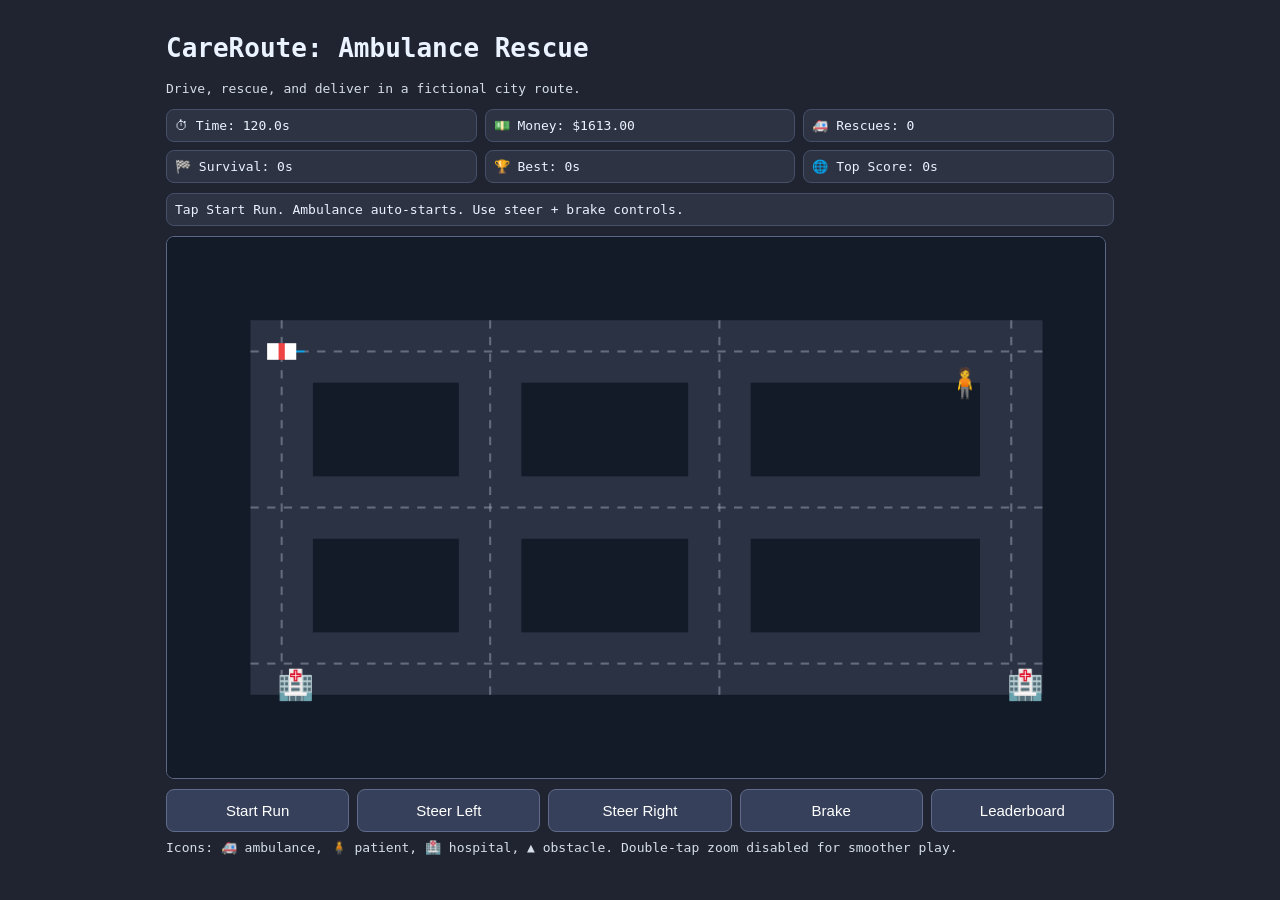
==== web/index.html @ 88d1aa74 "feat: mobile anti-zoom, auto-start engine, responsive canvas, and social leaderboard db" ====
<!doctype html>
<html>
<head>
  <meta charset="utf-8" />
  <meta name="viewport" content="width=device-width, initial-scale=1, maximum-scale=1, user-scalable=no, viewport-fit=cover" />
  <title>CareRoute Ambulance Rescue MVP</title>
  <link rel="stylesheet" href="style.css" />
</head>
<body>
  <div class="wrap">
    <h1>CareRoute: Ambulance Rescue</h1>
    <p class="subtitle">Drive, rescue, and deliver in a fictional city route.</p>

    <div class="hud">
      <div>⏱ Time: <span id="timeLeft">120</span>s</div>
      <div>💵 Money: $<span id="moneyLeft">1613.00</span></div>
      <div>🚑 Rescues: <span id="savedCount">0</span></div>
      <div>🏁 Survival: <span id="survivalTime">0</span>s</div>
      <div>🏆 Best: <span id="bestScore">0</span>s</div>
      <div>🌐 Top Score: <span id="topOnlineScore">0</span>s</div>
    </div>

    <div id="status" class="result">Tap Start Run. Ambulance auto-starts. Use steer + brake controls.</div>

    <canvas id="cityCanvas" width="900" height="520"></canvas>

    <div class="controls">
      <button id="startBtn">Start Run</button>
      <button id="leftBtn">Steer Left</button>
      <button id="rightBtn">Steer Right</button>
      <button id="brakeBtn">Brake</button>
      <button id="leaderboardBtn">Leaderboard</button>
    </div>

    <div id="leaderboardPanel" class="leaderboard hiddenPanel">
      <h3>Hackathon Leaderboard</h3>
      <p>Enter a name and submit your latest survival score.</p>
      <div class="leaderboard-form">
        <input id="playerNameInput" maxlength="24" placeholder="Your name" />
        <button id="submitScoreBtn">Submit Score</button>
        <button id="refreshBoardBtn">Refresh</button>
      </div>
      <div id="submitStatus" class="submitStatus"></div>
      <ol id="leaderboardList"></ol>
    </div>

    <div class="legend">Icons: 🚑 ambulance, 🧍 patient, 🏥 hospital, ▲ obstacle. Double-tap zoom disabled for smoother play.</div>
  </div>
  <script src="game.js"></script>
</body>
</html>
---- web/style.css ----
:root{--bg:#1f2430;--panel:#2d3342;--text:#eaf3ff;--line:#46506b}
*{box-sizing:border-box}body{margin:0;background:var(--bg);color:var(--text);font-family:monospace;-webkit-text-size-adjust:100%}
.wrap{max-width:980px;margin:0 auto;padding:16px}
.subtitle{opacity:.9}
.hud{display:grid;grid-template-columns:repeat(3,minmax(0,1fr));gap:8px;margin:10px 0}
.hud>div,.result{background:var(--panel);border:1px solid var(--line);padding:8px;border-radius:8px}
#cityCanvas{width:100%;height:auto;max-width:940px;aspect-ratio:900/520;border:1px solid #5d6888;border-radius:8px;background:#0f1420;display:block;margin-top:10px;touch-action:none}
.controls{display:grid;grid-template-columns:repeat(5,1fr);gap:8px;margin-top:10px}
button{padding:12px;border-radius:8px;border:1px solid #5f6b8a;background:#36405a;color:#fff;font-size:15px;touch-action:manipulation}
input{padding:10px;border-radius:8px;border:1px solid #5f6b8a;background:#141a27;color:#fff}
.legend{margin-top:8px;opacity:.9}
.leaderboard{margin-top:10px;background:var(--panel);border:1px solid var(--line);border-radius:8px;padding:10px}
.hiddenPanel{display:none}
.leaderboard-form{display:flex;gap:8px;flex-wrap:wrap;align-items:center}
#leaderboardList{margin:10px 0 0 18px;padding:0}
.submitStatus{opacity:.9;margin-top:6px;min-height:18px}
@media (max-width: 800px){
  .hud{grid-template-columns:repeat(2,minmax(0,1fr))}
  .controls{grid-template-columns:repeat(2,minmax(0,1fr))}
}
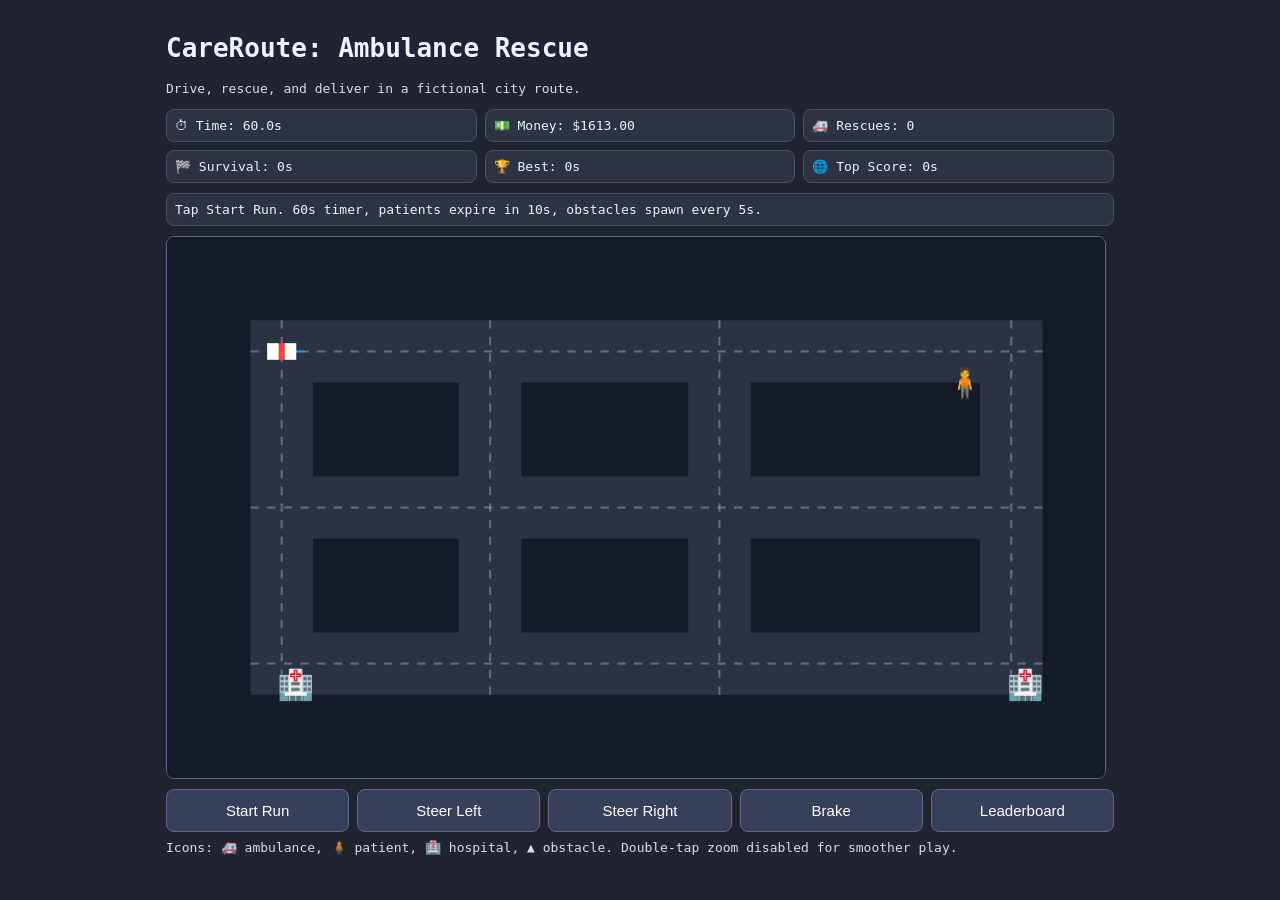
==== commit b81f5641: "feat: 60s runs, patient 10s timeout penalties, and fixed 5s obstacle spawn cadence" ====
--- a/web/index.html
+++ b/web/index.html
@@ -12,7 +12,7 @@
     <p class="subtitle">Drive, rescue, and deliver in a fictional city route.</p>
 
     <div class="hud">
-      <div>⏱ Time: <span id="timeLeft">120</span>s</div>
+      <div>⏱ Time: <span id="timeLeft">60</span>s</div>
       <div>💵 Money: $<span id="moneyLeft">1613.00</span></div>
       <div>🚑 Rescues: <span id="savedCount">0</span></div>
       <div>🏁 Survival: <span id="survivalTime">0</span>s</div>
@@ -20,7 +20,7 @@
       <div>🌐 Top Score: <span id="topOnlineScore">0</span>s</div>
     </div>
 
-    <div id="status" class="result">Tap Start Run. Ambulance auto-starts. Use steer + brake controls.</div>
+    <div id="status" class="result">Tap Start Run. 60s timer, patients expire in 10s, obstacles spawn every 5s.</div>
 
     <canvas id="cityCanvas" width="900" height="520"></canvas>
 
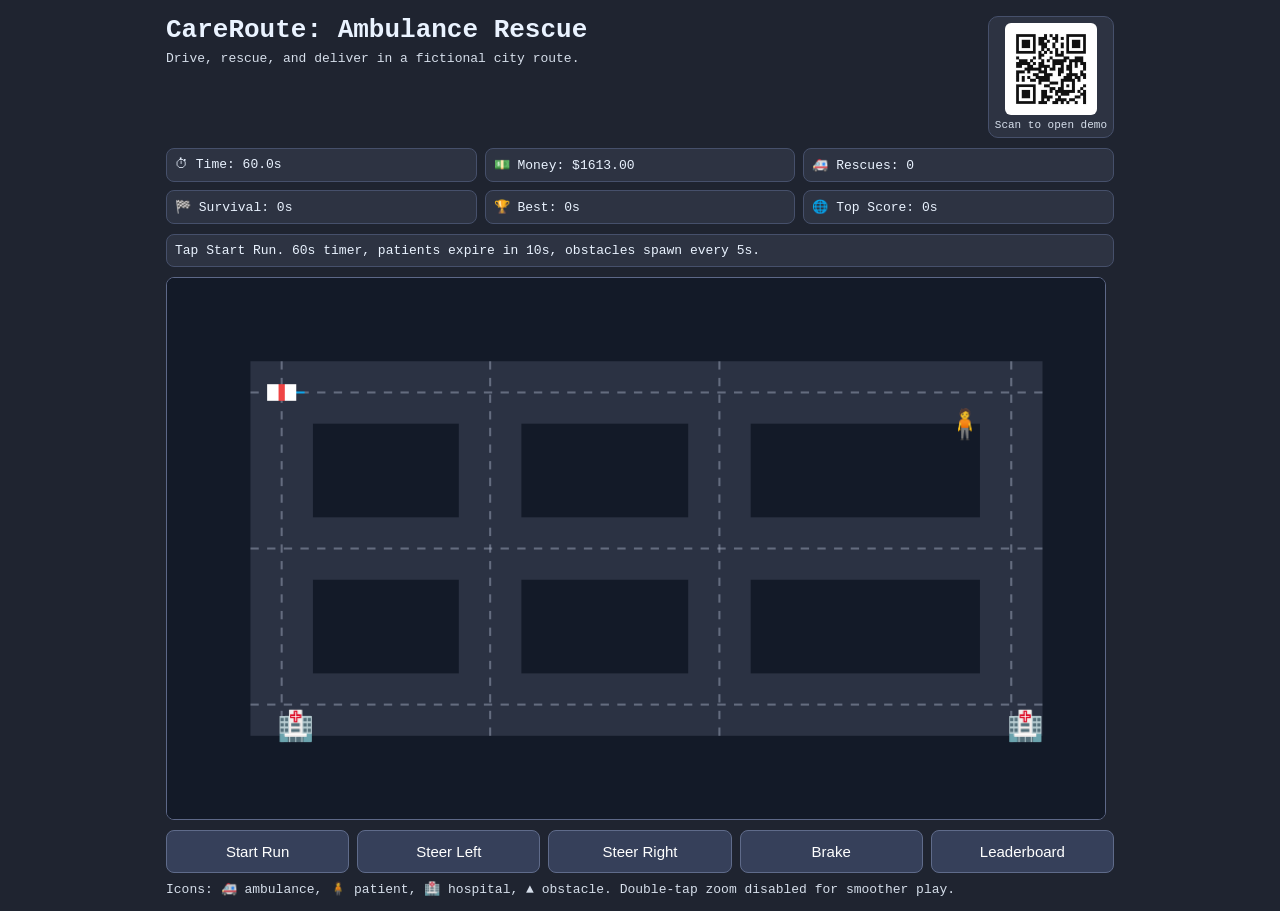
==== commit af5310af: "ui: add in-page QR next to game header for quick scan access" ====
--- a/web/index.html
+++ b/web/index.html
@@ -8,8 +8,16 @@
 </head>
 <body>
   <div class="wrap">
-    <h1>CareRoute: Ambulance Rescue</h1>
-    <p class="subtitle">Drive, rescue, and deliver in a fictional city route.</p>
+    <div class="headerRow">
+      <div class="titleCol">
+        <h1>CareRoute: Ambulance Rescue</h1>
+        <p class="subtitle">Drive, rescue, and deliver in a fictional city route.</p>
+      </div>
+      <div class="qrBox">
+        <img src="assets/qr-code.jpg" alt="Scan QR for quick demo link" class="qrImg" />
+        <div class="qrText">Scan to open demo</div>
+      </div>
+    </div>
 
     <div class="hud">
       <div>⏱ Time: <span id="timeLeft">60</span>s</div>
--- a/web/style.css
+++ b/web/style.css
@@ -1,7 +1,13 @@
 :root{--bg:#1f2430;--panel:#2d3342;--text:#eaf3ff;--line:#46506b}
 *{box-sizing:border-box}body{margin:0;background:var(--bg);color:var(--text);font-family:monospace;-webkit-text-size-adjust:100%}
 .wrap{max-width:980px;margin:0 auto;padding:16px}
-.subtitle{opacity:.9}
+.headerRow{display:flex;justify-content:space-between;align-items:flex-start;gap:12px}
+.titleCol{min-width:0;flex:1}
+h1{margin:0 0 6px;line-height:1.1}
+.subtitle{opacity:.9;margin:0}
+.qrBox{background:var(--panel);border:1px solid var(--line);border-radius:10px;padding:6px;display:flex;flex-direction:column;align-items:center;gap:4px;min-width:92px}
+.qrImg{width:92px;height:92px;object-fit:cover;border-radius:6px;background:#fff}
+.qrText{font-size:11px;opacity:.9;text-align:center}
 .hud{display:grid;grid-template-columns:repeat(3,minmax(0,1fr));gap:8px;margin:10px 0}
 .hud>div,.result{background:var(--panel);border:1px solid var(--line);padding:8px;border-radius:8px}
 #cityCanvas{width:100%;height:auto;max-width:940px;aspect-ratio:900/520;border:1px solid #5d6888;border-radius:8px;background:#0f1420;display:block;margin-top:10px;touch-action:none}
@@ -17,4 +23,7 @@
 @media (max-width: 800px){
   .hud{grid-template-columns:repeat(2,minmax(0,1fr))}
   .controls{grid-template-columns:repeat(2,minmax(0,1fr))}
+  .qrImg{width:74px;height:74px}
+  .qrBox{min-width:78px;padding:5px}
+  .qrText{font-size:10px}
 }
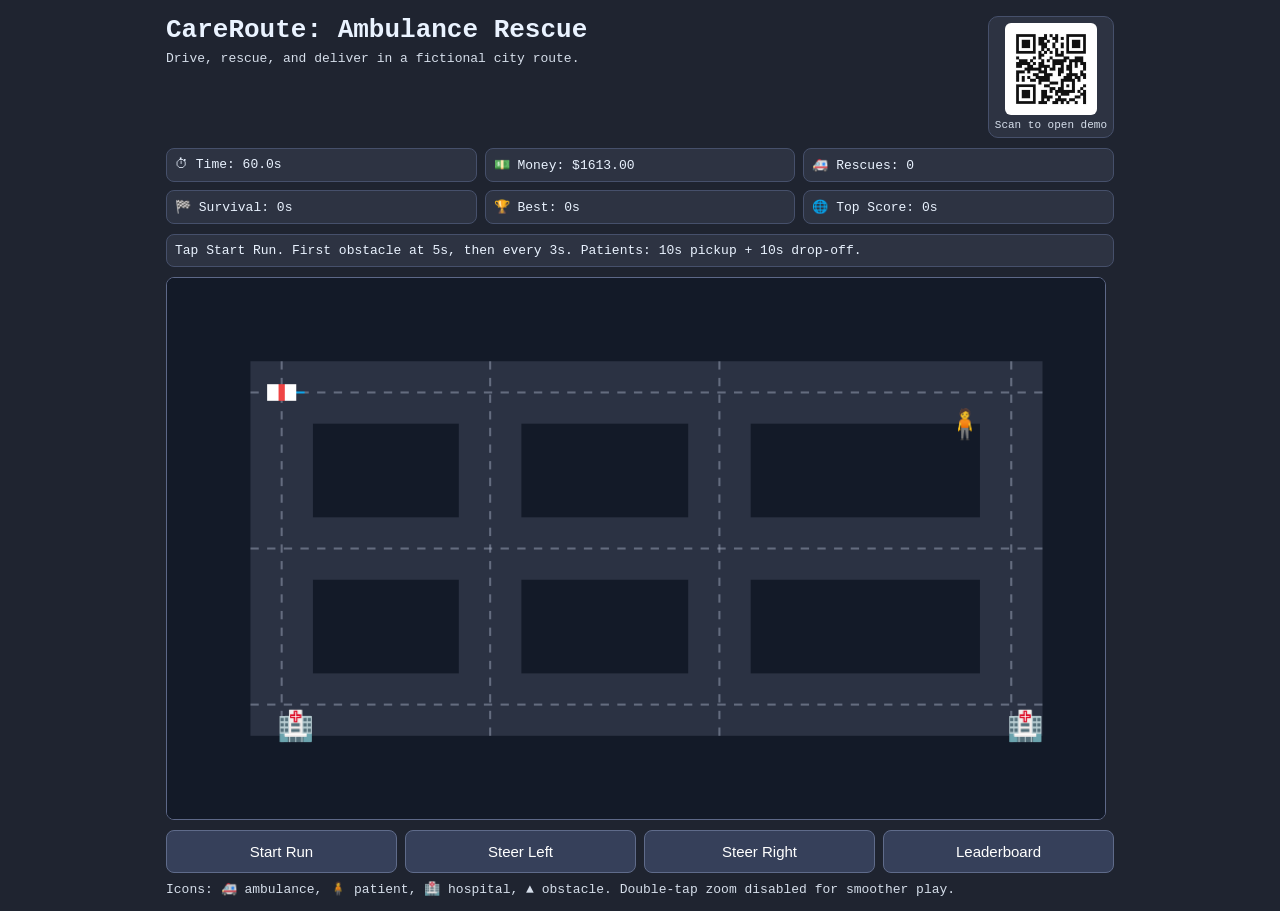
==== commit a1af7f9e: "feat: enforce 10s pickup+dropoff windows, 5s first obstacle, 3s spawn cadence, 25s obstacle ttl, rem" ====
--- a/web/index.html
+++ b/web/index.html
@@ -28,7 +28,7 @@
       <div>🌐 Top Score: <span id="topOnlineScore">0</span>s</div>
     </div>
 
-    <div id="status" class="result">Tap Start Run. 60s timer, patients expire in 10s, obstacles spawn every 5s.</div>
+    <div id="status" class="result">Tap Start Run. First obstacle at 5s, then every 3s. Patients: 10s pickup + 10s drop-off.</div>
 
     <canvas id="cityCanvas" width="900" height="520"></canvas>
 
@@ -36,7 +36,6 @@
       <button id="startBtn">Start Run</button>
       <button id="leftBtn">Steer Left</button>
       <button id="rightBtn">Steer Right</button>
-      <button id="brakeBtn">Brake</button>
       <button id="leaderboardBtn">Leaderboard</button>
     </div>
 
--- a/web/style.css
+++ b/web/style.css
@@ -11,7 +11,7 @@
 .hud{display:grid;grid-template-columns:repeat(3,minmax(0,1fr));gap:8px;margin:10px 0}
 .hud>div,.result{background:var(--panel);border:1px solid var(--line);padding:8px;border-radius:8px}
 #cityCanvas{width:100%;height:auto;max-width:940px;aspect-ratio:900/520;border:1px solid #5d6888;border-radius:8px;background:#0f1420;display:block;margin-top:10px;touch-action:none}
-.controls{display:grid;grid-template-columns:repeat(5,1fr);gap:8px;margin-top:10px}
+.controls{display:grid;grid-template-columns:repeat(4,1fr);gap:8px;margin-top:10px}
 button{padding:12px;border-radius:8px;border:1px solid #5f6b8a;background:#36405a;color:#fff;font-size:15px;touch-action:manipulation}
 input{padding:10px;border-radius:8px;border:1px solid #5f6b8a;background:#141a27;color:#fff}
 .legend{margin-top:8px;opacity:.9}
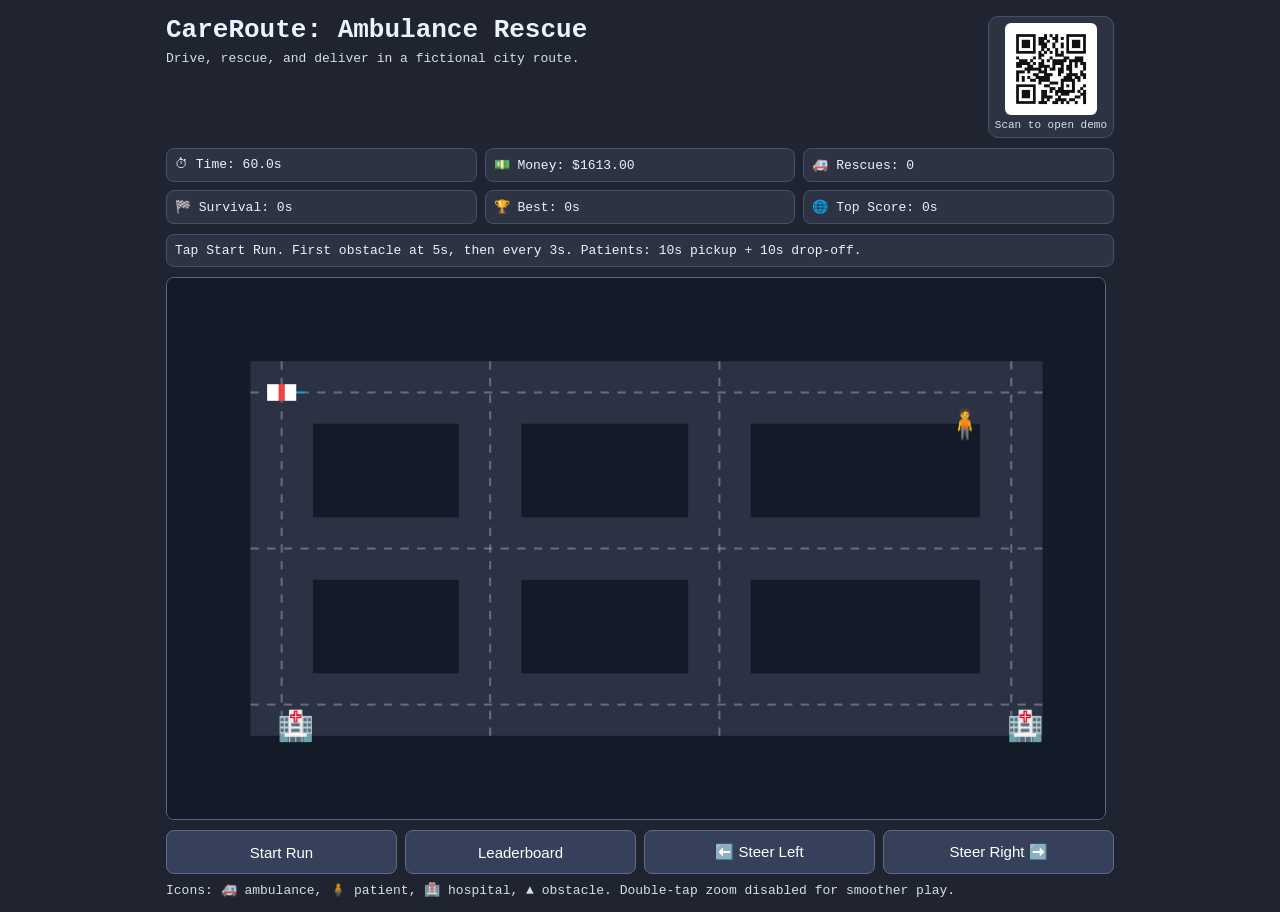
==== commit c598b2c9: "ui: place steer left on left and steer right on right across layouts" ====
--- a/web/index.html
+++ b/web/index.html
@@ -34,9 +34,9 @@
 
     <div class="controls">
       <button id="startBtn">Start Run</button>
-      <button id="leftBtn">Steer Left</button>
-      <button id="rightBtn">Steer Right</button>
       <button id="leaderboardBtn">Leaderboard</button>
+      <button id="leftBtn">⬅️ Steer Left</button>
+      <button id="rightBtn">Steer Right ➡️</button>
     </div>
 
     <div id="leaderboardPanel" class="leaderboard hiddenPanel">
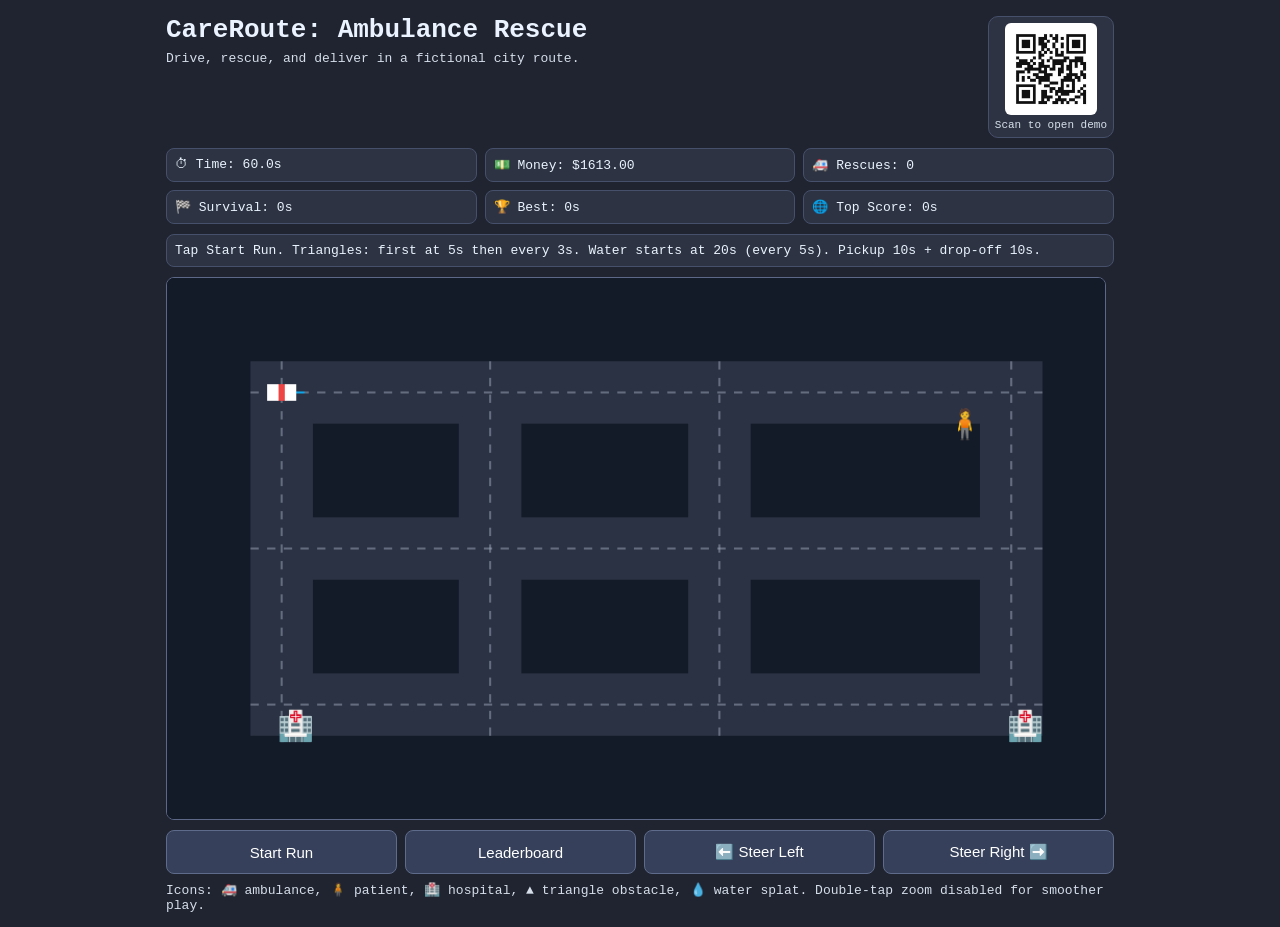
==== commit ab6a5edf: "feat: add delayed water-splat hazards + momentum-based money drain and updated survival timing" ====
--- a/web/index.html
+++ b/web/index.html
@@ -28,7 +28,7 @@
       <div>🌐 Top Score: <span id="topOnlineScore">0</span>s</div>
     </div>
 
-    <div id="status" class="result">Tap Start Run. First obstacle at 5s, then every 3s. Patients: 10s pickup + 10s drop-off.</div>
+    <div id="status" class="result">Tap Start Run. Triangles: first at 5s then every 3s. Water starts at 20s (every 5s). Pickup 10s + drop-off 10s.</div>
 
     <canvas id="cityCanvas" width="900" height="520"></canvas>
 
@@ -51,7 +51,7 @@
       <ol id="leaderboardList"></ol>
     </div>
 
-    <div class="legend">Icons: 🚑 ambulance, 🧍 patient, 🏥 hospital, ▲ obstacle. Double-tap zoom disabled for smoother play.</div>
+    <div class="legend">Icons: 🚑 ambulance, 🧍 patient, 🏥 hospital, ▲ triangle obstacle, 💧 water splat. Double-tap zoom disabled for smoother play.</div>
   </div>
   <script src="game.js"></script>
 </body>
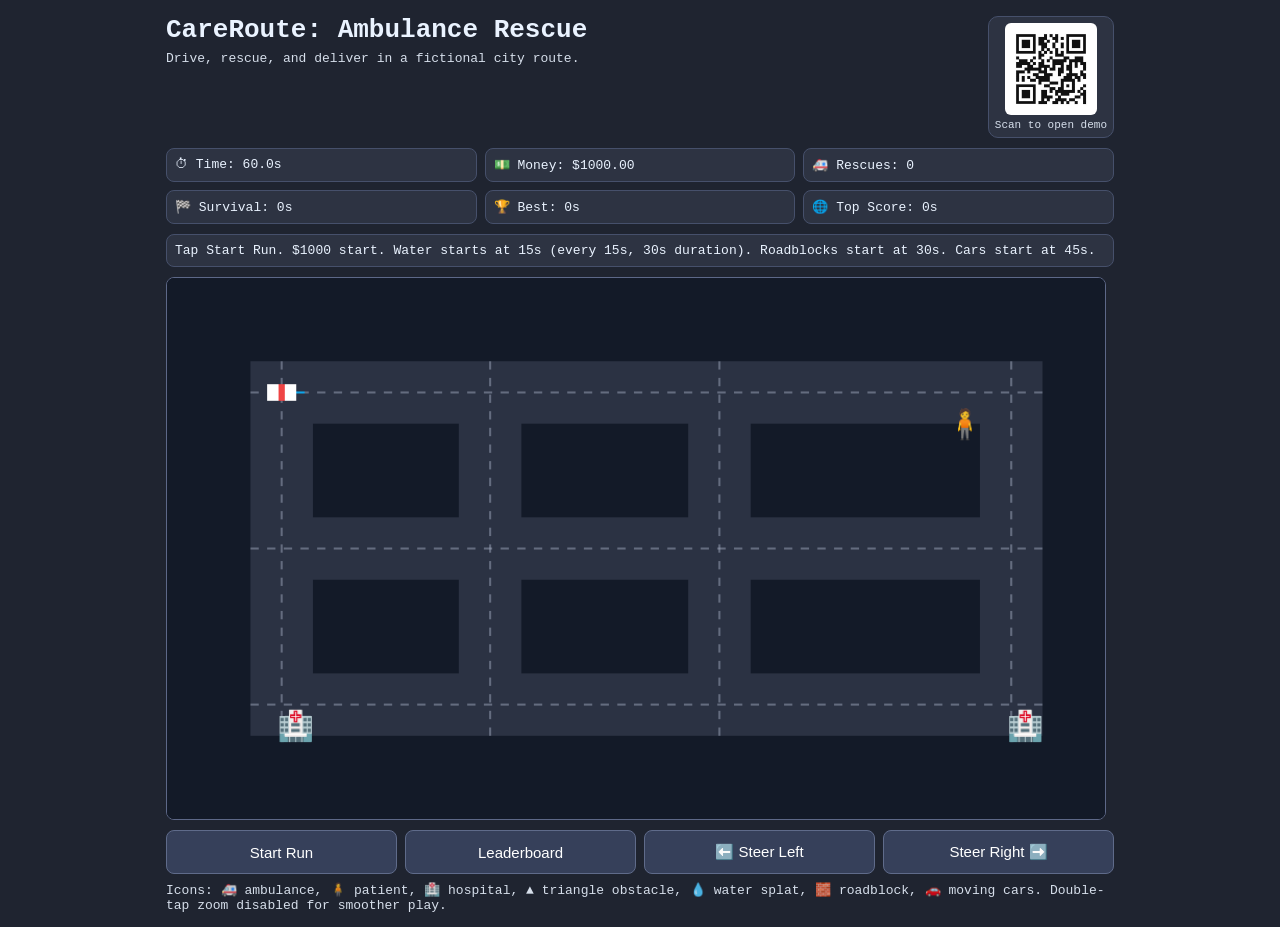
==== commit 602480c1: "feat: add staged roadblocks/cars hazards, retune water timing, and set 000 start" ====
--- a/web/index.html
+++ b/web/index.html
@@ -21,14 +21,14 @@
 
     <div class="hud">
       <div>⏱ Time: <span id="timeLeft">60</span>s</div>
-      <div>💵 Money: $<span id="moneyLeft">1613.00</span></div>
+      <div>💵 Money: $<span id="moneyLeft">1000.00</span></div>
       <div>🚑 Rescues: <span id="savedCount">0</span></div>
       <div>🏁 Survival: <span id="survivalTime">0</span>s</div>
       <div>🏆 Best: <span id="bestScore">0</span>s</div>
       <div>🌐 Top Score: <span id="topOnlineScore">0</span>s</div>
     </div>
 
-    <div id="status" class="result">Tap Start Run. Triangles: first at 5s then every 3s. Water starts at 20s (every 5s). Pickup 10s + drop-off 10s.</div>
+    <div id="status" class="result">Tap Start Run. $1000 start. Water starts at 15s (every 15s, 30s duration). Roadblocks start at 30s. Cars start at 45s.</div>
 
     <canvas id="cityCanvas" width="900" height="520"></canvas>
 
@@ -51,7 +51,7 @@
       <ol id="leaderboardList"></ol>
     </div>
 
-    <div class="legend">Icons: 🚑 ambulance, 🧍 patient, 🏥 hospital, ▲ triangle obstacle, 💧 water splat. Double-tap zoom disabled for smoother play.</div>
+    <div class="legend">Icons: 🚑 ambulance, 🧍 patient, 🏥 hospital, ▲ triangle obstacle, 💧 water splat, 🧱 roadblock, 🚗 moving cars. Double-tap zoom disabled for smoother play.</div>
   </div>
   <script src="game.js"></script>
 </body>
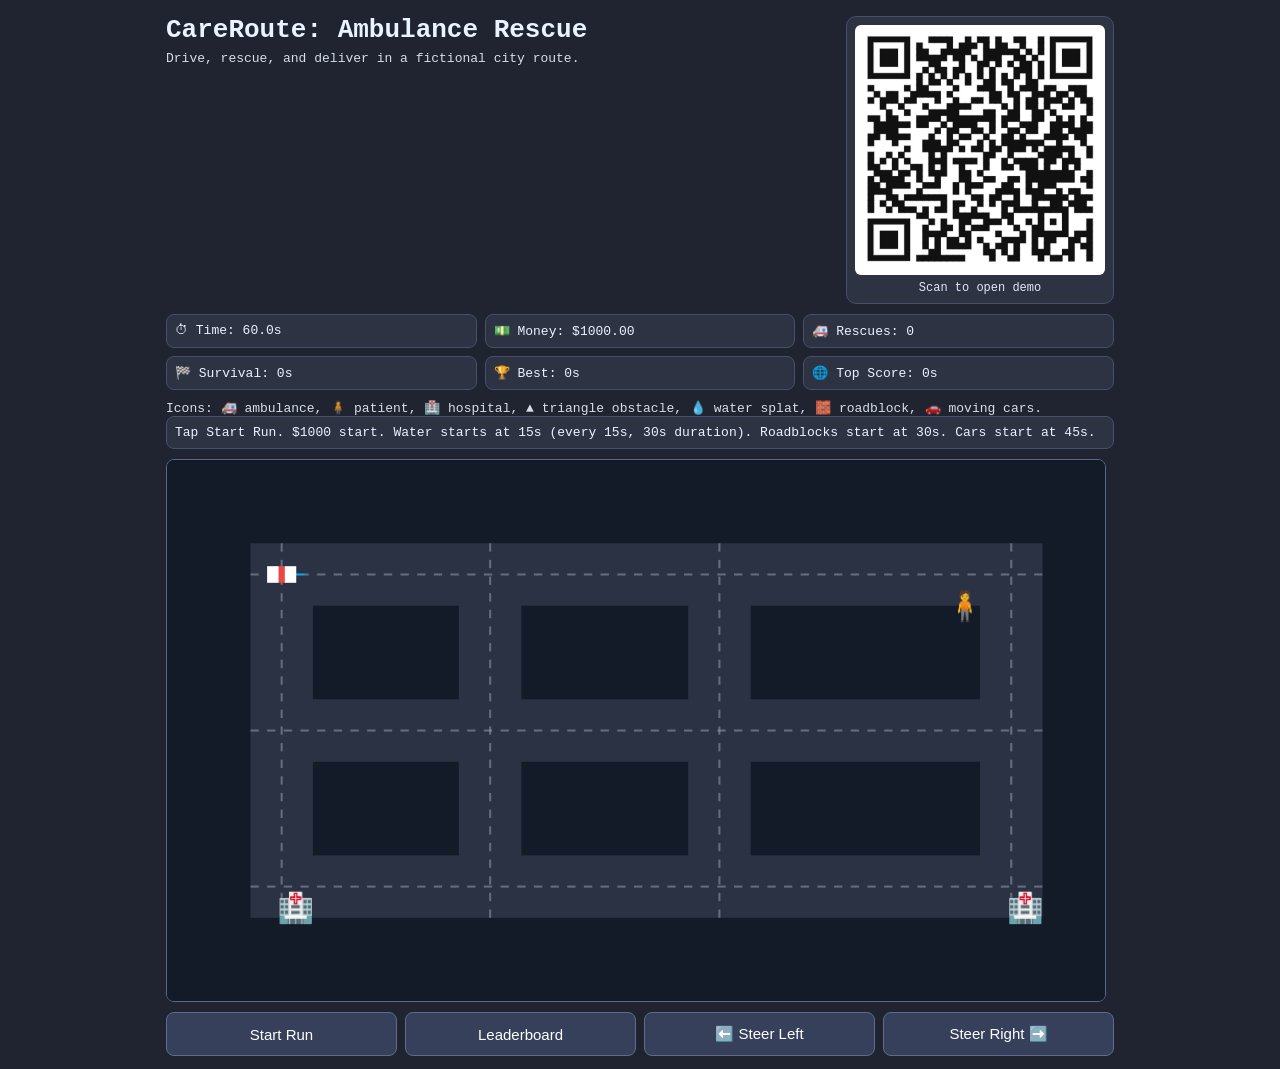
==== commit fc2f598a: "ui: enlarge QR to 250 and move icons legend between HUD and start prompt" ====
--- a/web/index.html
+++ b/web/index.html
@@ -28,6 +28,8 @@
       <div>🌐 Top Score: <span id="topOnlineScore">0</span>s</div>
     </div>
 
+    <div class="legend">Icons: 🚑 ambulance, 🧍 patient, 🏥 hospital, ▲ triangle obstacle, 💧 water splat, 🧱 roadblock, 🚗 moving cars.</div>
+
     <div id="status" class="result">Tap Start Run. $1000 start. Water starts at 15s (every 15s, 30s duration). Roadblocks start at 30s. Cars start at 45s.</div>
 
     <canvas id="cityCanvas" width="900" height="520"></canvas>
@@ -51,7 +53,6 @@
       <ol id="leaderboardList"></ol>
     </div>
 
-    <div class="legend">Icons: 🚑 ambulance, 🧍 patient, 🏥 hospital, ▲ triangle obstacle, 💧 water splat, 🧱 roadblock, 🚗 moving cars. Double-tap zoom disabled for smoother play.</div>
   </div>
   <script src="game.js"></script>
 </body>
--- a/web/style.css
+++ b/web/style.css
@@ -1,13 +1,13 @@
 :root{--bg:#1f2430;--panel:#2d3342;--text:#eaf3ff;--line:#46506b}
 *{box-sizing:border-box}body{margin:0;background:var(--bg);color:var(--text);font-family:monospace;-webkit-text-size-adjust:100%}
 .wrap{max-width:980px;margin:0 auto;padding:16px}
-.headerRow{display:flex;justify-content:space-between;align-items:flex-start;gap:12px}
+.headerRow{display:flex;justify-content:space-between;align-items:flex-start;gap:12px;flex-wrap:wrap}
 .titleCol{min-width:0;flex:1}
 h1{margin:0 0 6px;line-height:1.1}
 .subtitle{opacity:.9;margin:0}
-.qrBox{background:var(--panel);border:1px solid var(--line);border-radius:10px;padding:6px;display:flex;flex-direction:column;align-items:center;gap:4px;min-width:92px}
-.qrImg{width:92px;height:92px;object-fit:cover;border-radius:6px;background:#fff}
-.qrText{font-size:11px;opacity:.9;text-align:center}
+.qrBox{background:var(--panel);border:1px solid var(--line);border-radius:10px;padding:8px;display:flex;flex-direction:column;align-items:center;gap:6px;min-width:258px}
+.qrImg{width:250px;height:250px;object-fit:cover;border-radius:6px;background:#fff}
+.qrText{font-size:12px;opacity:.95;text-align:center}
 .hud{display:grid;grid-template-columns:repeat(3,minmax(0,1fr));gap:8px;margin:10px 0}
 .hud>div,.result{background:var(--panel);border:1px solid var(--line);padding:8px;border-radius:8px}
 #cityCanvas{width:100%;height:auto;max-width:940px;aspect-ratio:900/520;border:1px solid #5d6888;border-radius:8px;background:#0f1420;display:block;margin-top:10px;touch-action:none}
@@ -23,7 +23,7 @@
 @media (max-width: 800px){
   .hud{grid-template-columns:repeat(2,minmax(0,1fr))}
   .controls{grid-template-columns:repeat(2,minmax(0,1fr))}
-  .qrImg{width:74px;height:74px}
-  .qrBox{min-width:78px;padding:5px}
-  .qrText{font-size:10px}
+  .qrImg{width:250px;height:250px}
+  .qrBox{min-width:258px;padding:6px}
+  .qrText{font-size:11px}
 }
